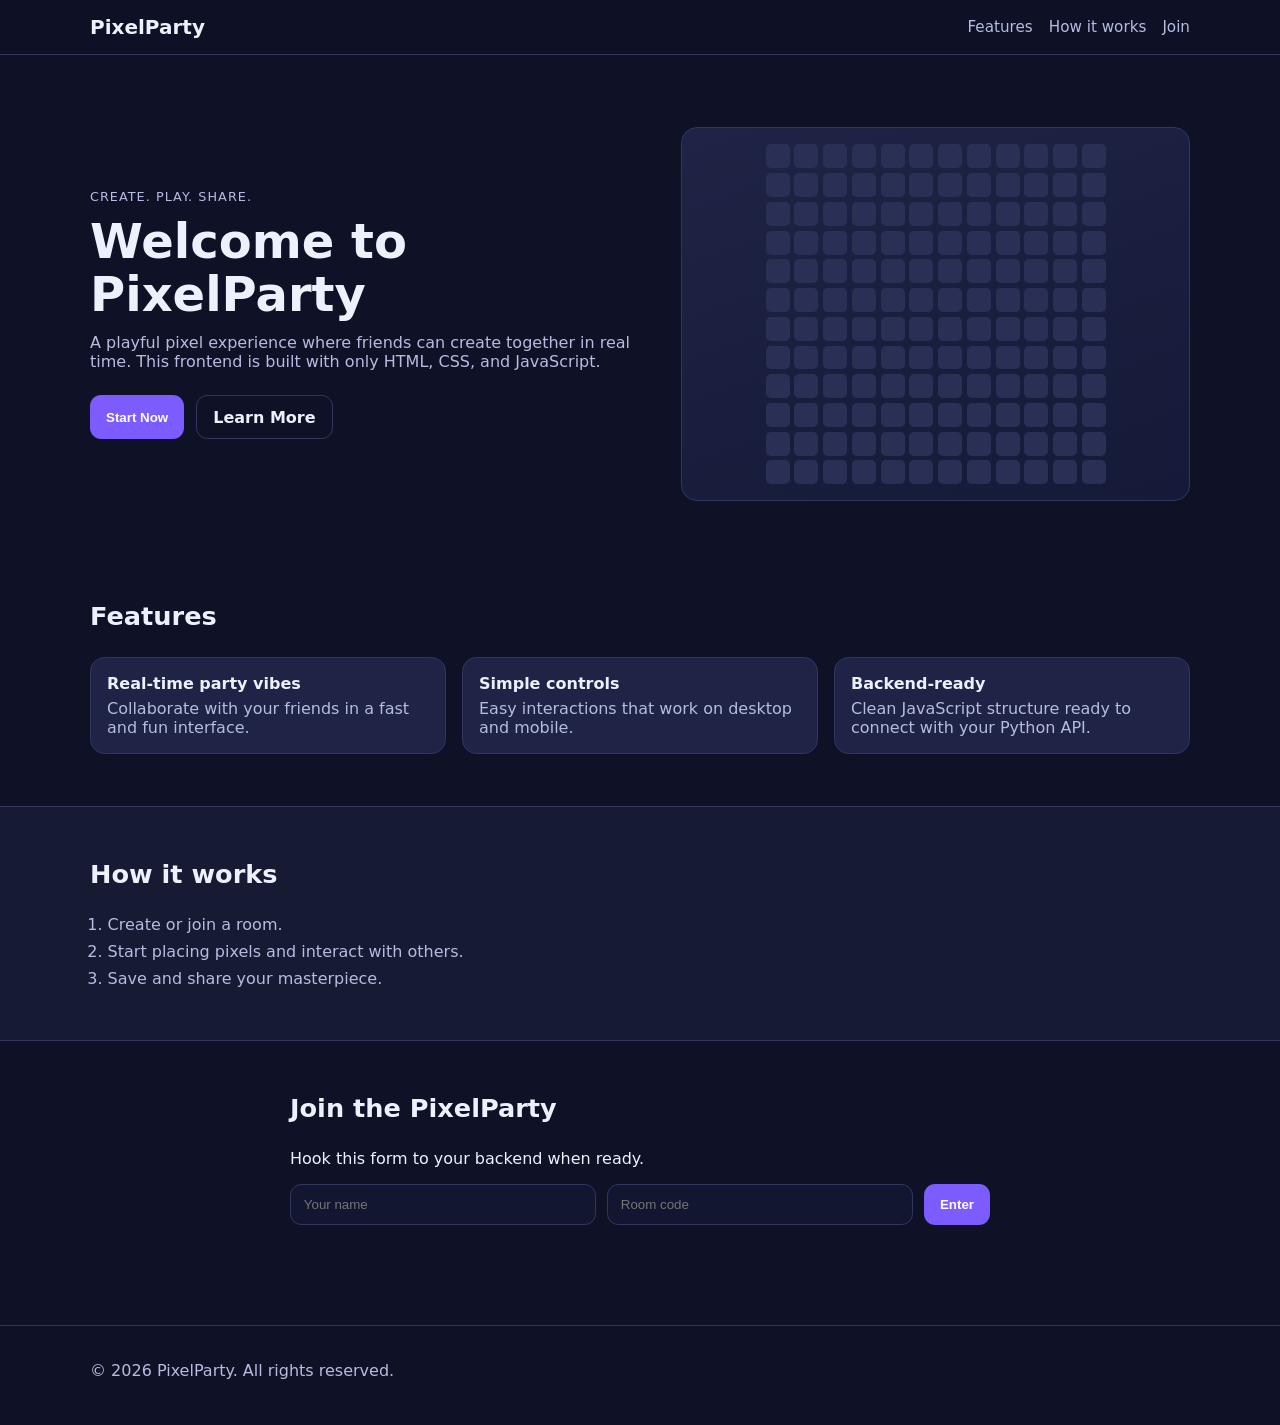
==== frontend/index.html @ 06f03018 "Add vanilla HTML/CSS/JS frontend scaffold in frontend/ for PixelParty" ====
<!DOCTYPE html>
<html lang="en">
  <head>
    <meta charset="UTF-8" />
    <meta name="viewport" content="width=device-width, initial-scale=1.0" />
    <title>PixelParty</title>
    <link rel="stylesheet" href="./css/styles.css" />
  </head>
  <body>
    <header class="site-header">
      <div class="container">
        <h1 class="logo">PixelParty</h1>
        <nav class="nav">
          <a href="#features">Features</a>
          <a href="#how-it-works">How it works</a>
          <a href="#join">Join</a>
        </nav>
      </div>
    </header>

    <main>
      <section class="hero">
        <div class="container hero-content">
          <div>
            <p class="eyebrow">Create. Play. Share.</p>
            <h2>Welcome to PixelParty</h2>
            <p>
              A playful pixel experience where friends can create together in
              real time. This frontend is built with only HTML, CSS, and
              JavaScript.
            </p>
            <div class="hero-actions">
              <button id="startBtn" class="btn btn-primary">Start Now</button>
              <a href="#features" class="btn btn-outline">Learn More</a>
            </div>
          </div>
          <div class="hero-card" aria-hidden="true">
            <div class="pixel-grid" id="pixelGrid"></div>
          </div>
        </div>
      </section>

      <section id="features" class="section">
        <div class="container">
          <h3>Features</h3>
          <div class="cards">
            <article class="card">
              <h4>Real-time party vibes</h4>
              <p>Collaborate with your friends in a fast and fun interface.</p>
            </article>
            <article class="card">
              <h4>Simple controls</h4>
              <p>Easy interactions that work on desktop and mobile.</p>
            </article>
            <article class="card">
              <h4>Backend-ready</h4>
              <p>
                Clean JavaScript structure ready to connect with your Python API.
              </p>
            </article>
          </div>
        </div>
      </section>

      <section id="how-it-works" class="section section-alt">
        <div class="container">
          <h3>How it works</h3>
          <ol class="steps">
            <li>Create or join a room.</li>
            <li>Start placing pixels and interact with others.</li>
            <li>Save and share your masterpiece.</li>
          </ol>
        </div>
      </section>

      <section id="join" class="section">
        <div class="container join-box">
          <h3>Join the PixelParty</h3>
          <p>Hook this form to your backend when ready.</p>
          <form id="joinForm" class="join-form">
            <input
              type="text"
              id="username"
              name="username"
              placeholder="Your name"
              required
            />
            <input
              type="text"
              id="room"
              name="room"
              placeholder="Room code"
              required
            />
            <button type="submit" class="btn btn-primary">Enter</button>
          </form>
          <p id="formMessage" class="form-message" role="status" aria-live="polite"></p>
        </div>
      </section>
    </main>

    <footer class="site-footer">
      <div class="container">
        <p>© <span id="year"></span> PixelParty. All rights reserved.</p>
      </div>
    </footer>

    <script src="./js/app.js"></script>
  </body>
</html>
---- frontend/css/styles.css ----
:root {
  --bg: #0f1226;
  --bg-soft: #171a33;
  --surface: #1f2345;
  --text: #edf0ff;
  --muted: #b6bce0;
  --primary: #7c5cff;
  --primary-strong: #6a49ef;
  --accent: #2de2e6;
  --border: #323760;
}

* {
  box-sizing: border-box;
}

html,
body {
  margin: 0;
  padding: 0;
  font-family: Inter, system-ui, -apple-system, Segoe UI, Roboto, Helvetica, Arial,
    sans-serif;
  background: var(--bg);
  color: var(--text);
}

a {
  color: inherit;
  text-decoration: none;
}

.container {
  width: min(1100px, 92vw);
  margin: 0 auto;
}

.site-header {
  position: sticky;
  top: 0;
  z-index: 100;
  border-bottom: 1px solid var(--border);
  background: rgba(15, 18, 38, 0.92);
  backdrop-filter: blur(8px);
}

.site-header .container {
  display: flex;
  align-items: center;
  justify-content: space-between;
  padding: 0.95rem 0;
}

.logo {
  margin: 0;
  font-size: 1.25rem;
}

.nav {
  display: flex;
  gap: 1rem;
}

.nav a {
  color: var(--muted);
  font-size: 0.95rem;
}

.nav a:hover {
  color: var(--text);
}

.hero {
  padding: 4.5rem 0 3rem;
}

.hero-content {
  display: grid;
  grid-template-columns: 1.1fr 1fr;
  gap: 2rem;
  align-items: center;
}

.eyebrow {
  margin: 0;
  color: var(--accent);
  text-transform: uppercase;
  letter-spacing: 0.08em;
  font-size: 0.8rem;
}

.hero h2 {
  margin: 0.65rem 0 0.8rem;
  font-size: clamp(2rem, 4vw, 3rem);
  line-height: 1.1;
}

.hero p {
  margin: 0;
  color: var(--muted);
  max-width: 55ch;
}

.hero-actions {
  margin-top: 1.5rem;
  display: flex;
  gap: 0.75rem;
  flex-wrap: wrap;
}

.btn {
  border: none;
  border-radius: 0.7rem;
  padding: 0.72rem 1rem;
  font-weight: 600;
  cursor: pointer;
  transition: 0.2s ease;
}

.btn-primary {
  background: var(--primary);
  color: white;
}

.btn-primary:hover {
  background: var(--primary-strong);
}

.btn-outline {
  border: 1px solid var(--border);
  color: var(--text);
}

.btn-outline:hover {
  border-color: var(--muted);
}

.hero-card {
  background: linear-gradient(160deg, var(--surface), #151a38);
  border: 1px solid var(--border);
  border-radius: 1rem;
  padding: 1rem;
  min-height: 320px;
  display: flex;
  align-items: center;
  justify-content: center;
}

.pixel-grid {
  width: min(340px, 80vw);
  aspect-ratio: 1;
  display: grid;
  grid-template-columns: repeat(12, 1fr);
  gap: 0.3rem;
}

.pixel {
  border-radius: 0.3rem;
  background: #2a2f56;
}

.section {
  padding: 3.25rem 0;
}

.section h3 {
  margin-top: 0;
  font-size: 1.6rem;
}

.section-alt {
  background: var(--bg-soft);
  border-top: 1px solid var(--border);
  border-bottom: 1px solid var(--border);
}

.cards {
  display: grid;
  grid-template-columns: repeat(3, minmax(0, 1fr));
  gap: 1rem;
}

.card {
  background: var(--surface);
  border: 1px solid var(--border);
  border-radius: 0.9rem;
  padding: 1rem;
}

.card h4 {
  margin-top: 0;
  margin-bottom: 0.4rem;
}

.card p {
  margin: 0;
  color: var(--muted);
}

.steps {
  margin: 0;
  padding-left: 1.1rem;
  color: var(--muted);
  display: grid;
  gap: 0.5rem;
}

.join-box {
  max-width: 700px;
}

.join-form {
  display: grid;
  grid-template-columns: 1fr 1fr auto;
  gap: 0.7rem;
  margin-top: 1rem;
}

.join-form input {
  width: 100%;
  border: 1px solid var(--border);
  border-radius: 0.7rem;
  background: #121631;
  color: var(--text);
  padding: 0.75rem 0.8rem;
}

.form-message {
  min-height: 1.35rem;
  color: var(--accent);
  margin-top: 0.65rem;
}

.site-footer {
  border-top: 1px solid var(--border);
  padding: 1.2rem 0 1.8rem;
  color: var(--muted);
}

@media (max-width: 860px) {
  .hero-content {
    grid-template-columns: 1fr;
  }

  .cards {
    grid-template-columns: 1fr;
  }

  .join-form {
    grid-template-columns: 1fr;
  }
}
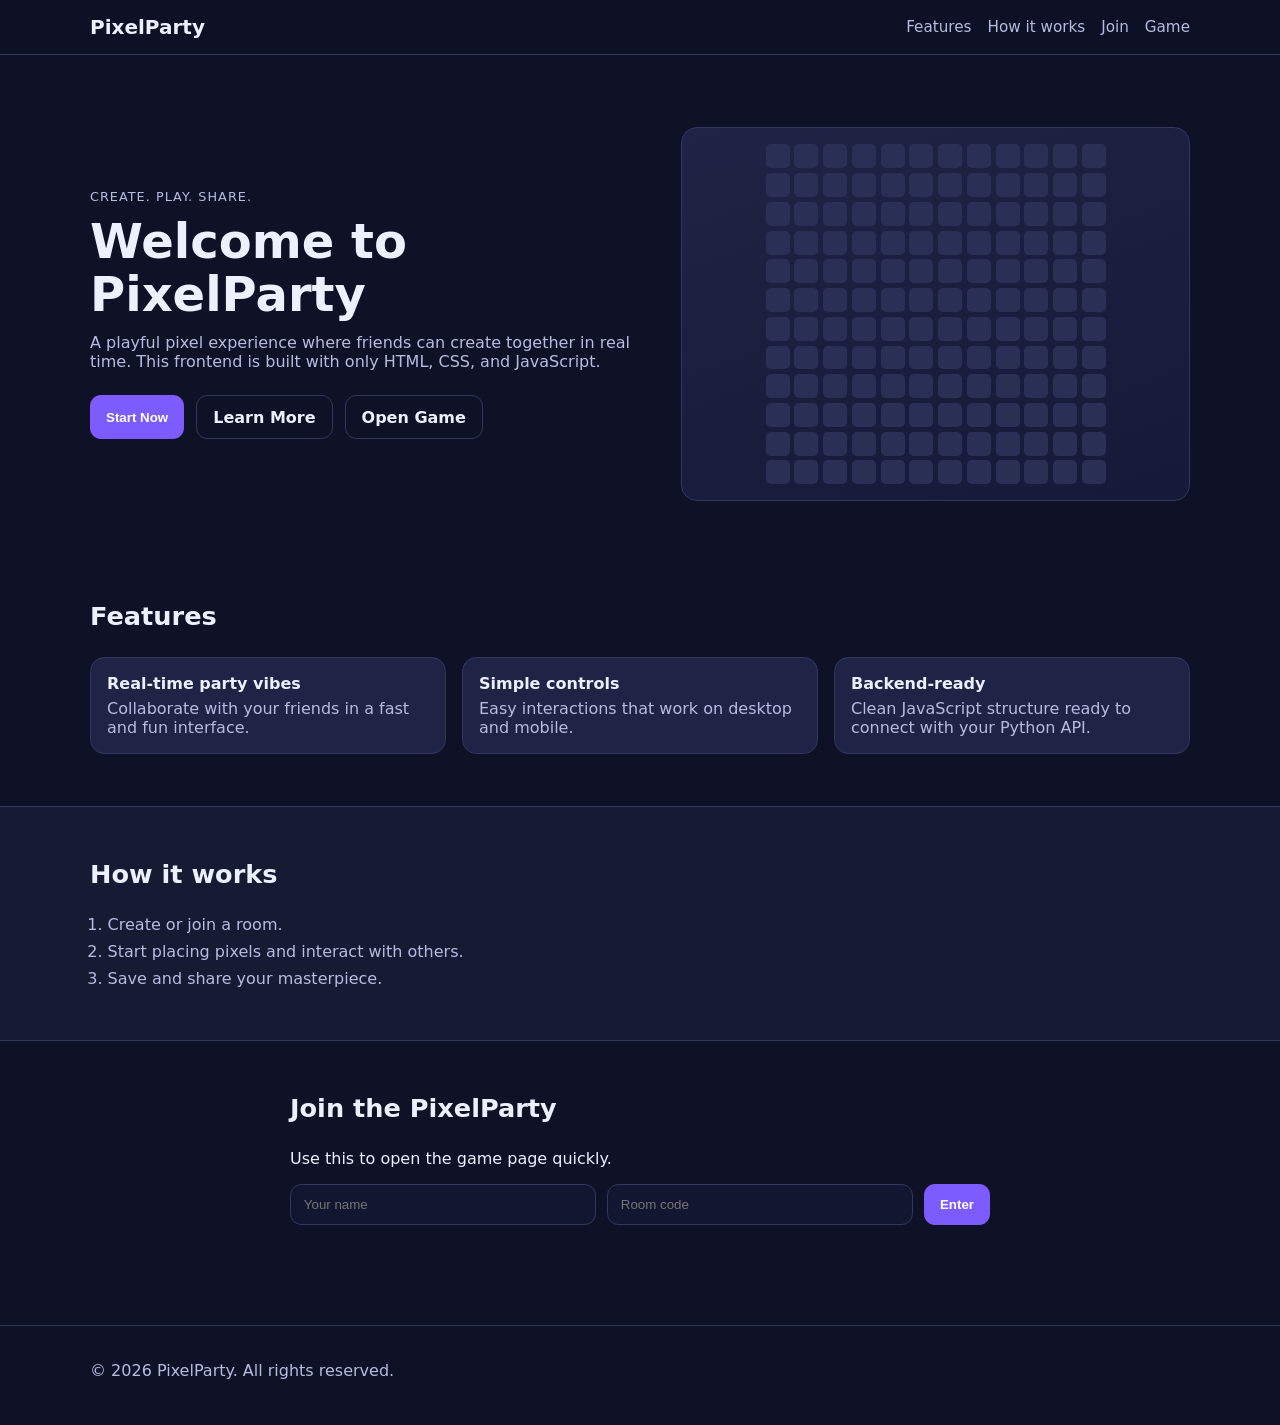
==== commit 8851f8d0: "Add dedicated game page and modular frontend API/game structure" ====
--- a/frontend/index.html
+++ b/frontend/index.html
@@ -14,6 +14,7 @@
           <a href="#features">Features</a>
           <a href="#how-it-works">How it works</a>
           <a href="#join">Join</a>
+          <a href="./game.html">Game</a>
         </nav>
       </div>
     </header>
@@ -32,6 +33,7 @@
             <div class="hero-actions">
               <button id="startBtn" class="btn btn-primary">Start Now</button>
               <a href="#features" class="btn btn-outline">Learn More</a>
+              <a href="./game.html" class="btn btn-outline">Open Game</a>
             </div>
           </div>
           <div class="hero-card" aria-hidden="true">
@@ -76,7 +78,7 @@
       <section id="join" class="section">
         <div class="container join-box">
           <h3>Join the PixelParty</h3>
-          <p>Hook this form to your backend when ready.</p>
+          <p>Use this to open the game page quickly.</p>
           <form id="joinForm" class="join-form">
             <input
               type="text"
--- a/frontend/css/styles.css
+++ b/frontend/css/styles.css
@@ -29,6 +29,11 @@
   text-decoration: none;
 }
 
+code {
+  font-family: ui-monospace, SFMono-Regular, Menlo, Monaco, Consolas, 'Liberation Mono',
+    'Courier New', monospace;
+}
+
 .container {
   width: min(1100px, 92vw);
   margin: 0 auto;
@@ -215,7 +220,8 @@
   margin-top: 1rem;
 }
 
-.join-form input {
+.join-form input,
+.stack-form input {
   width: 100%;
   border: 1px solid var(--border);
   border-radius: 0.7rem;
@@ -236,6 +242,113 @@
   color: var(--muted);
 }
 
+/* Game page */
+.game-layout {
+  display: grid;
+  grid-template-columns: 320px 1fr;
+  gap: 1rem;
+  align-items: start;
+}
+
+.panel {
+  background: var(--surface);
+  border: 1px solid var(--border);
+  border-radius: 0.9rem;
+  padding: 1rem;
+}
+
+.panel h2,
+.panel h3 {
+  margin-top: 0;
+}
+
+.stack-form {
+  display: grid;
+  gap: 0.75rem;
+}
+
+.stack-form label {
+  display: grid;
+  gap: 0.4rem;
+  color: var(--muted);
+  font-size: 0.9rem;
+}
+
+.divider {
+  height: 1px;
+  background: var(--border);
+  margin: 1rem 0;
+}
+
+.palette {
+  display: flex;
+  flex-wrap: wrap;
+  gap: 0.45rem;
+}
+
+.color-swatch {
+  width: 30px;
+  height: 30px;
+  border-radius: 0.4rem;
+  border: 2px solid transparent;
+  cursor: pointer;
+}
+
+.color-swatch.active {
+  border-color: #ffffff;
+  box-shadow: 0 0 0 2px #00000020;
+}
+
+.panel-board {
+  overflow: hidden;
+}
+
+.board-head {
+  display: flex;
+  align-items: center;
+  justify-content: space-between;
+  gap: 0.5rem;
+  margin-bottom: 0.8rem;
+}
+
+.room-label {
+  color: var(--muted);
+  font-size: 0.9rem;
+}
+
+.game-grid {
+  width: 100%;
+  aspect-ratio: 1;
+  display: grid;
+  gap: 0.22rem;
+}
+
+.game-cell {
+  border: 1px solid #2f355d;
+  border-radius: 0.2rem;
+  cursor: pointer;
+  min-height: 18px;
+}
+
+.game-cell:hover {
+  filter: brightness(1.2);
+}
+
+.api-list {
+  color: var(--muted);
+}
+
+.hint {
+  color: var(--muted);
+  font-size: 0.95rem;
+}
+
+@media (max-width: 980px) {
+  .game-layout {
+    grid-template-columns: 1fr;
+  }
+}
+
 @media (max-width: 860px) {
   .hero-content {
     grid-template-columns: 1fr;
